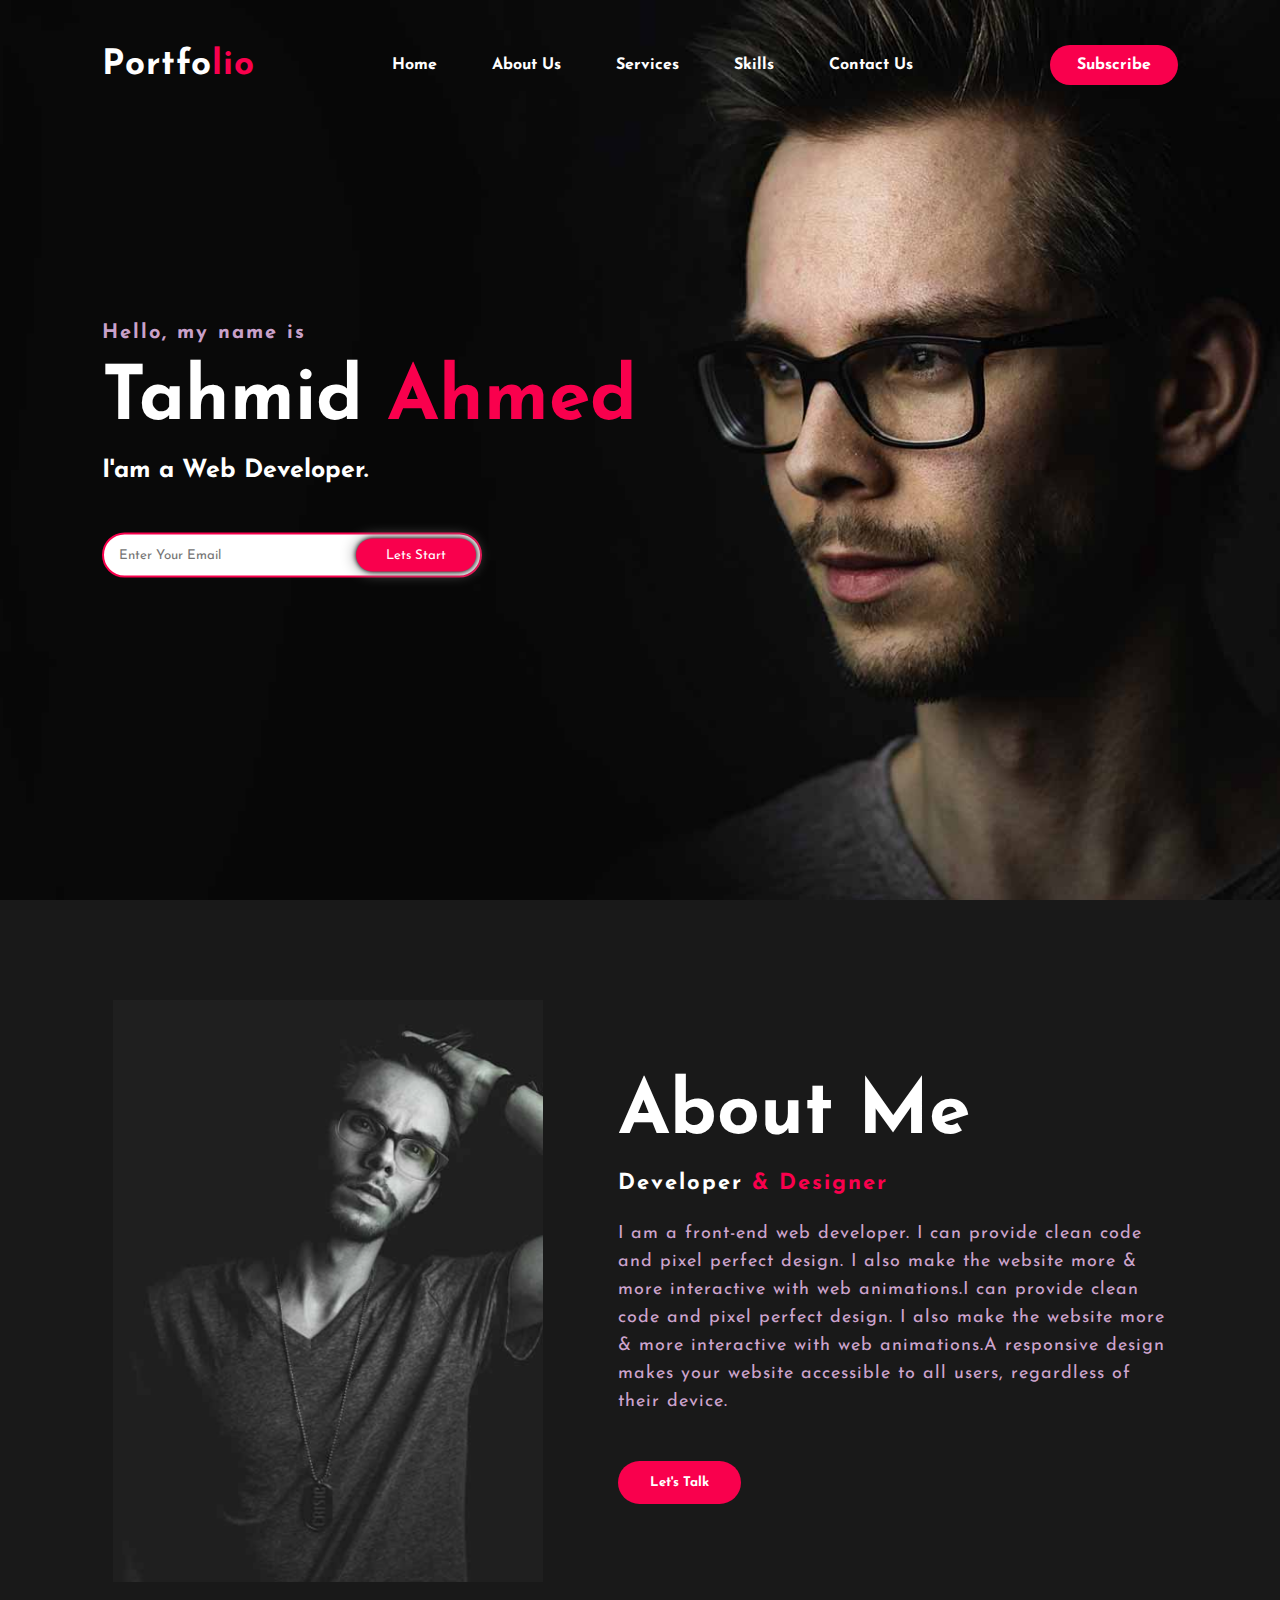
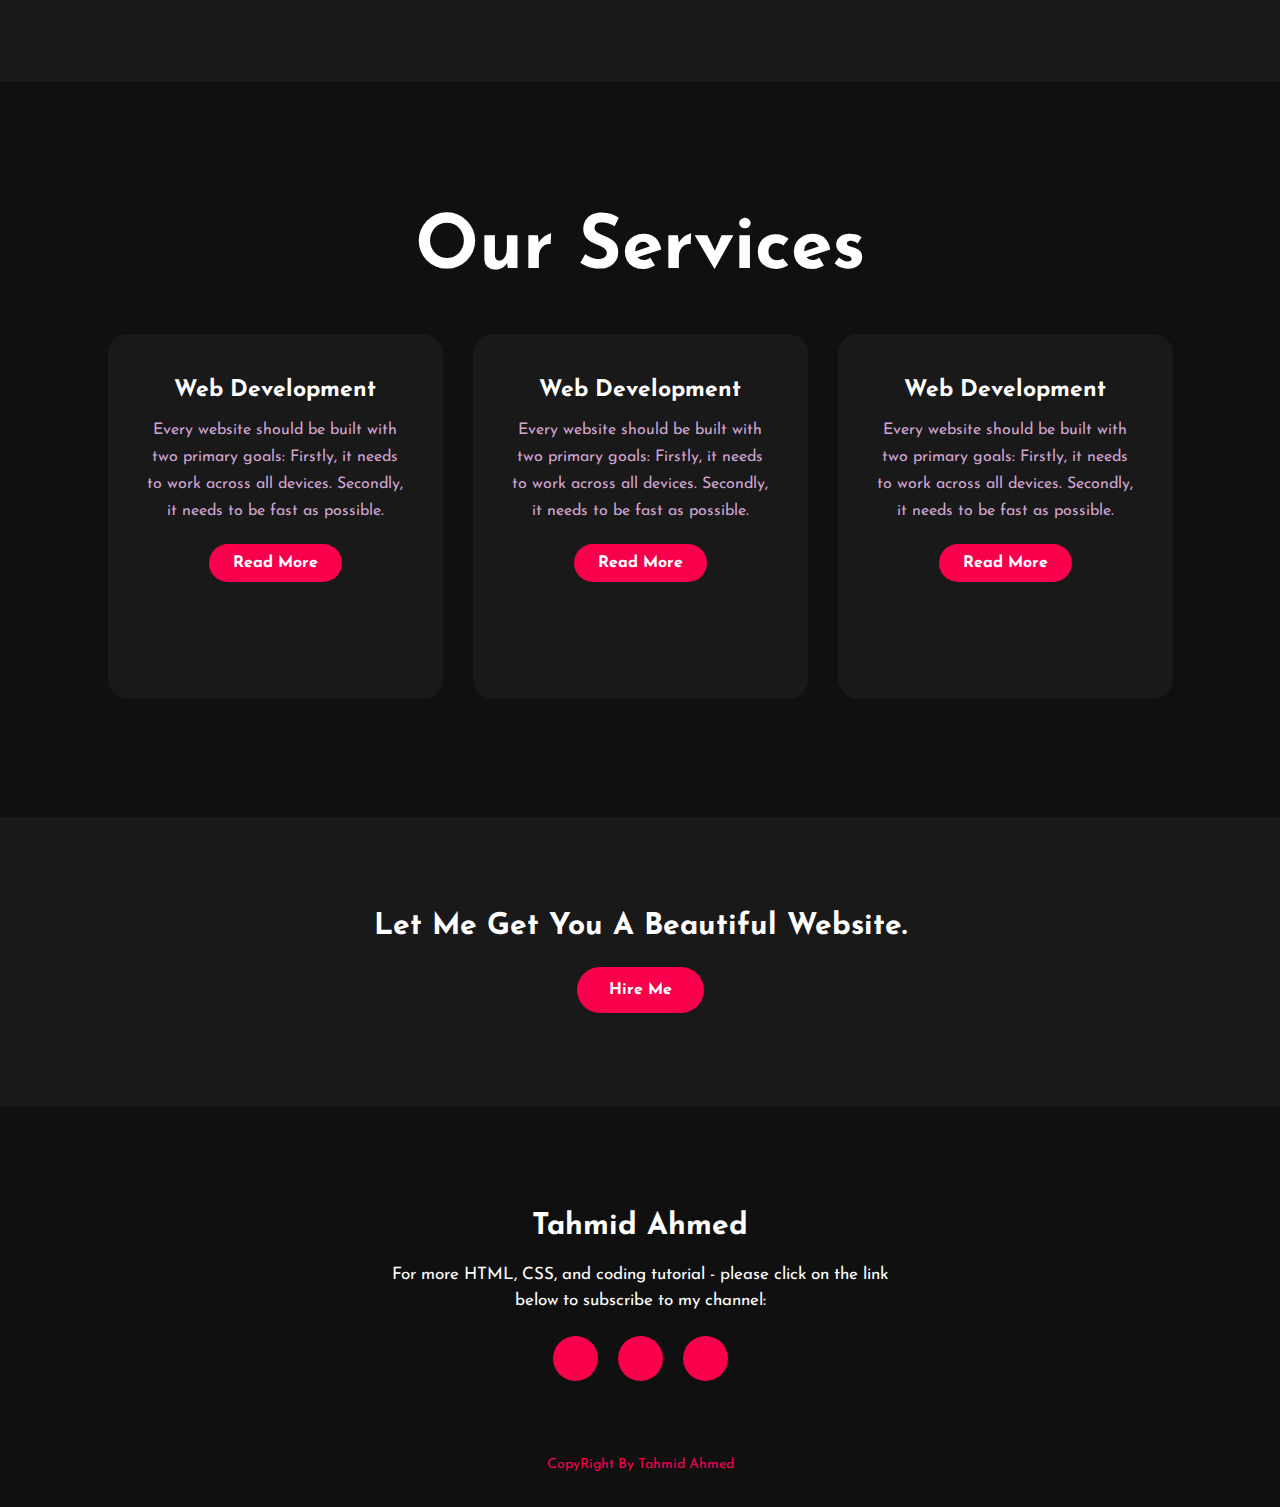
==== Portfolio/index.html @ 43a67aef "I've deleted the first index and added new index" ====
<!DOCTYPE html>
<html>
<head>
	<title>Portfolio website</title>
	<link rel="stylesheet" type="text/css" href="css/style.css">

	<link rel="preconnect" href="https://fonts.gstatic.com">
  <link href="https://fonts.googleapis.com/css2?family=Josefin+Sans:ital,wght@0,100;0,200;0,300;0,400;0,500;0,600;0,700;1,100;1,200;1,300;1,400;1,500;1,600;1,700&display=swap" rel="stylesheet">

  <link rel="stylesheet" href="https://cdnjs.cloudflare.com/ajax/libs/font-awesome/5.15.3/css/all.min.css" integrity="sha512-iBBXm8fW90+nuLcSKlbmrPcLa0OT92xO1BIsZ+ywDWZCvqsWgccV3gFoRBv0z+8dLJgyAHIhR35VZc2oM/gI1w==" crossorigin="anonymous" referrerpolicy="no-referrer" />

</head>
<body>
	<!----hero Section start---->

	<div class="hero">
		<nav>
			<h2 class="logo">Portfo<span>lio</span></h2>
			<ul>
				<li><a href="#">Home</a></li>
				<li><a href="#">About Us</a></li>
				<li><a href="#">Services</a></li>
				<li><a href="#">Skills</a></li>
				<li><a href="#">Contact Us</a></li>
			</ul>
			<a href="#" class="btn">Subscribe</a>
		</nav>

		<div class="content">
			<h4>Hello, my name is</h4>
			<h1>Tahmid <span>Ahmed</span></h1>
			<h3>I'am a Web Developer.</h3>
			<div class="newslatter">
				<form>
					<input type="email" name="email" id="mail" placeholder="Enter Your Email">
					<input type="submit" name="submit" value="Lets Start">
				</form>
			</div>
		</div>
	</div>

	<!----About section start---->
	<section class="about">
		<div class="main">
			<img src="img/main-img.png">
			<div class="about-text">
				<h2>About Me</h2>
				<h5>Developer <span>& Designer</span></h5>
				<p>I am a front-end web developer. I can provide clean code and pixel perfect design. I also make the website more & more interactive with web animations.I can provide clean code and pixel perfect design. I also make the website more & more interactive with web animations.A responsive design makes your website accessible to all users, regardless of their device.</p>
				<button type="button">Let's Talk</button>
			</div>
		</div>
	</section>

	<!-----service section start----------->
	<div class="service">
		<div class="title">
			<h2>Our Services</h2>
		</div>

		<div class="box">
			<div class="card">
				<i class="fas fa-bars"></i>
				<h5>Web Development</h5>
				<div class="pra">
					<p>Every website should be built with two primary goals: Firstly, it needs to work across all devices. Secondly, it needs to be fast as possible.</p>

					<p style="text-align: center;">
						<a class="button" href="#">Read More</a>
					</p>
				</div>
			</div>

			<div class="card">
				<i class="far fa-user"></i>
				<h5>Web Development</h5>
				<div class="pra">
					<p>Every website should be built with two primary goals: Firstly, it needs to work across all devices. Secondly, it needs to be fast as possible.</p>

					<p style="text-align: center;">
						<a class="button" href="#">Read More</a>
					</p>
				</div>
			</div>

			<div class="card">
				<i class="far fa-bell"></i>
				<h5>Web Development</h5>
				<div class="pra">
					<p>Every website should be built with two primary goals: Firstly, it needs to work across all devices. Secondly, it needs to be fast as possible.</p>

					<p style="text-align: center;">
						<a class="button" href="#">Read More</a>
					</p>
				</div>
			</div>
		</div>
	</div>

	<!------Contact Me------>
	<div class="contact-me">
		<p>Let Me Get You A Beautiful Website.</p>
		<a class="button-two" href="#">Hire Me</a>
	</div>

	<!------footer start--------->
	<footer>
		<p>Tahmid Ahmed</p>
		<p>For more HTML, CSS, and coding tutorial - please click on the link below to subscribe to my channel:</p>
		<div class="social">
			<a href="#"><i class="fab fa-facebook-f"></i></a>
			<a href="#"><i class="fab fa-instagram"></i></a>
			<a href="#"><i class="fab fa-dribbble"></i></a>
		</div>
		<p class="end">CopyRight By Tahmid Ahmed</p>
	</footer>
</body>
</html>
---- Portfolio/css/style.css ----
*{
	padding: 0;
	margin: 0;
	font-family: 'Josefin Sans', sans-serif;
	box-sizing: border-box;
}
.hero{
	height: 100vh;
	width: 100%;
	background-image: url(../img/background.jpg);
	background-size: cover;
	background-position: center;
}
nav{
	display: flex;
	align-items: center;
	justify-content: space-between;
	padding-top: 45px;
	padding-left: 8%;
	padding-right: 8%;
}
.logo{
	color: white;
	font-size: 35px;
	letter-spacing: 1px;
	cursor: pointer;
}
span{
	color: #f9004d;
}
nav ul li{
	list-style-type: none;
	display: inline-block;
	padding: 10px  25px;
}
nav ul li a{
	color: white;
	text-decoration: none;
	font-weight: bold;
	text-transform: capitalize;
}
nav ul li a:hover{
	color: #f9004d;
	transition: .4s;
}
.btn{
	background-color:#f9004d;
	color: white;
	text-decoration: none;
	border: 2px solid transparent;
	font-weight: bold;
	padding: 10px 25px;
	border-radius: 30px;
	transition: transform .4s; 
}
.btn:hover{
	transform: scale(1.2);
}
.content{
	position: absolute;
	top: 50%;
	left:8%;
	transform: translateY(-50%);
}
h1{
	color: white;
	margin: 20px 0px 20px;
	font-size: 75px;
}
h3{
	color: white;
	font-size: 25px;
	margin-bottom: 50px;
}
h4{
	color: #fcfc;
	letter-spacing: 2px;
	font-size: 20px;
}
.newslatter form{
	width: 380px;
	max-width: 100%;
	position: relative;
}
.newslatter form input:first-child{
	display: inline-block;
	width: 100%;
	padding: 14px 130px 14px 15px;
	border: 2px solid #f9004d;
	outline: none;
	border-radius: 30px;
}
.newslatter form input:last-child{
	position: absolute;
	display: inline-block;
	outline: none;
	border: none;
	padding: 10px 30px;
	border-radius: 30px;
	background-color:#f9004d;
	color: white;
	box-shadow: 0px 0px 5px #000, 0px 0px 15px #858585;
	top: 6px;
	right: 6px; 
}

.about{
	width: 100%;
	padding: 100px 0px;
	background-color: #191919;
}
.about img{
	height: auto;
	width: 430px;
}
.about-text{
	width: 550px;
}
.main{
	width: 1130px;
	max-width: 95%;
	margin: 0 auto;
	display: flex;
	align-items: center;
	justify-content: space-around;
}
.about-text h2{
	color: white;
	font-size: 75px;
	text-transform: capitalize;
	margin-bottom: 20px;
}
.about-text h5{
	color: white;
	letter-spacing: 2px;
	font-size: 22px;
	margin-bottom: 25px;
	text-transform: capitalize;
}
.about-text p{
	color: #fcfc;
	letter-spacing: 1px;
	line-height: 28px;
	font-size: 18px;
	margin-bottom: 45px;
}
button{
	background-color:#f9004d;
	color: white;
	text-decoration: none;
	border: 2px solid transparent;
	font-weight: bold;
	padding: 13px 30px;
	border-radius: 30px;
	transition: .4s; 
}
button:hover{
	background-color: transparent;
	border: 2px solid #f9004d;
	cursor: pointer;
}

.service{
	background: #101010;
	width: 100%;
	padding: 100px 0px;
}
.title h2{
	color: white;
	font-size: 75px;
	width: 1130px;
	margin: 30px auto;
	text-align: center;
}
.box{
	display: flex;
	justify-content: center;
	align-items: center;
	min-height: 400px;
}
.card{
	height: 365px;
	width: 335px;
	padding: 20px 35px;
	background: #191919;
	border-radius: 20px;
	margin: 15px;
	position: relative;
	overflow: hidden;
	text-align: center;
}
.card i{
	font-size: 50px;
	display: block;
	text-align: center;
	margin: 25px 0px;
	color: #f9004d;

}
h5{
	color: white;
	font-size: 23px;
	margin-bottom: 15px;
}
.pra p{
	color: #fcfc;
	font-size: 16px;
	line-height: 27px;
	margin-bottom: 25px;
}
.card .button{
	background-color:#f9004d;
	color: white;
	text-decoration: none;
	border: 2px solid transparent;
	font-weight: bold;
	padding: 9px 22px;
	border-radius: 30px;
	transition: .4s; 
}
.card .button:hover{
	background-color: transparent;
	border: 2px solid #f9004d;
	cursor: pointer;
}
.contact-me{
	width: 100%;
	height: 290px;
	background: #191919;
	display: flex;
	align-items: center;
	flex-direction: column;
	justify-content: center;
}
.contact-me p{
	color: white;
	font-size: 30px;
	font-weight: bold;
	margin-bottom: 25px;
}
.contact-me .button-two{
	background-color:#f9004d;
	color: white;
	text-decoration: none;
	border: 2px solid transparent;
	font-weight: bold;
	padding: 13px 30px;
	border-radius: 30px;
	transition: .4s; 
}
.contact-me .button-two:hover{
	background-color: transparent;
	border: 2px solid #f9004d;
	cursor: pointer;
}
footer{
	position: relative;
	width: 100%;
	height: 400px;
	background: #101010;
	display: flex;
	flex-direction: column;
	align-items: center;
	justify-content: center;
}
footer p:nth-child(1){
	font-size: 30px;
	color: white;
	margin-bottom: 20px;
	font-weight: bold;
}
footer p:nth-child(2){
	color: white;
	font-size: 17px;
	width: 500px;
	text-align: center;
	line-height: 26px;
}
.social{
	display: flex;
}
.social a{
	width: 45px;
	height: 45px;
	display: flex;
	align-items: center;
	justify-content: center;
	background:  #f9004d;
	border-radius: 50%;
	margin: 22px 10px;
	color: white;
	text-decoration: none;
	font-size: 20px;
}
.social a:hover{
	transform: scale(1.3);
	transition: .3s;
}
.end{
	position: absolute;
	color:#f9004d;
	bottom: 35px;
	font-size: 14px; 
}
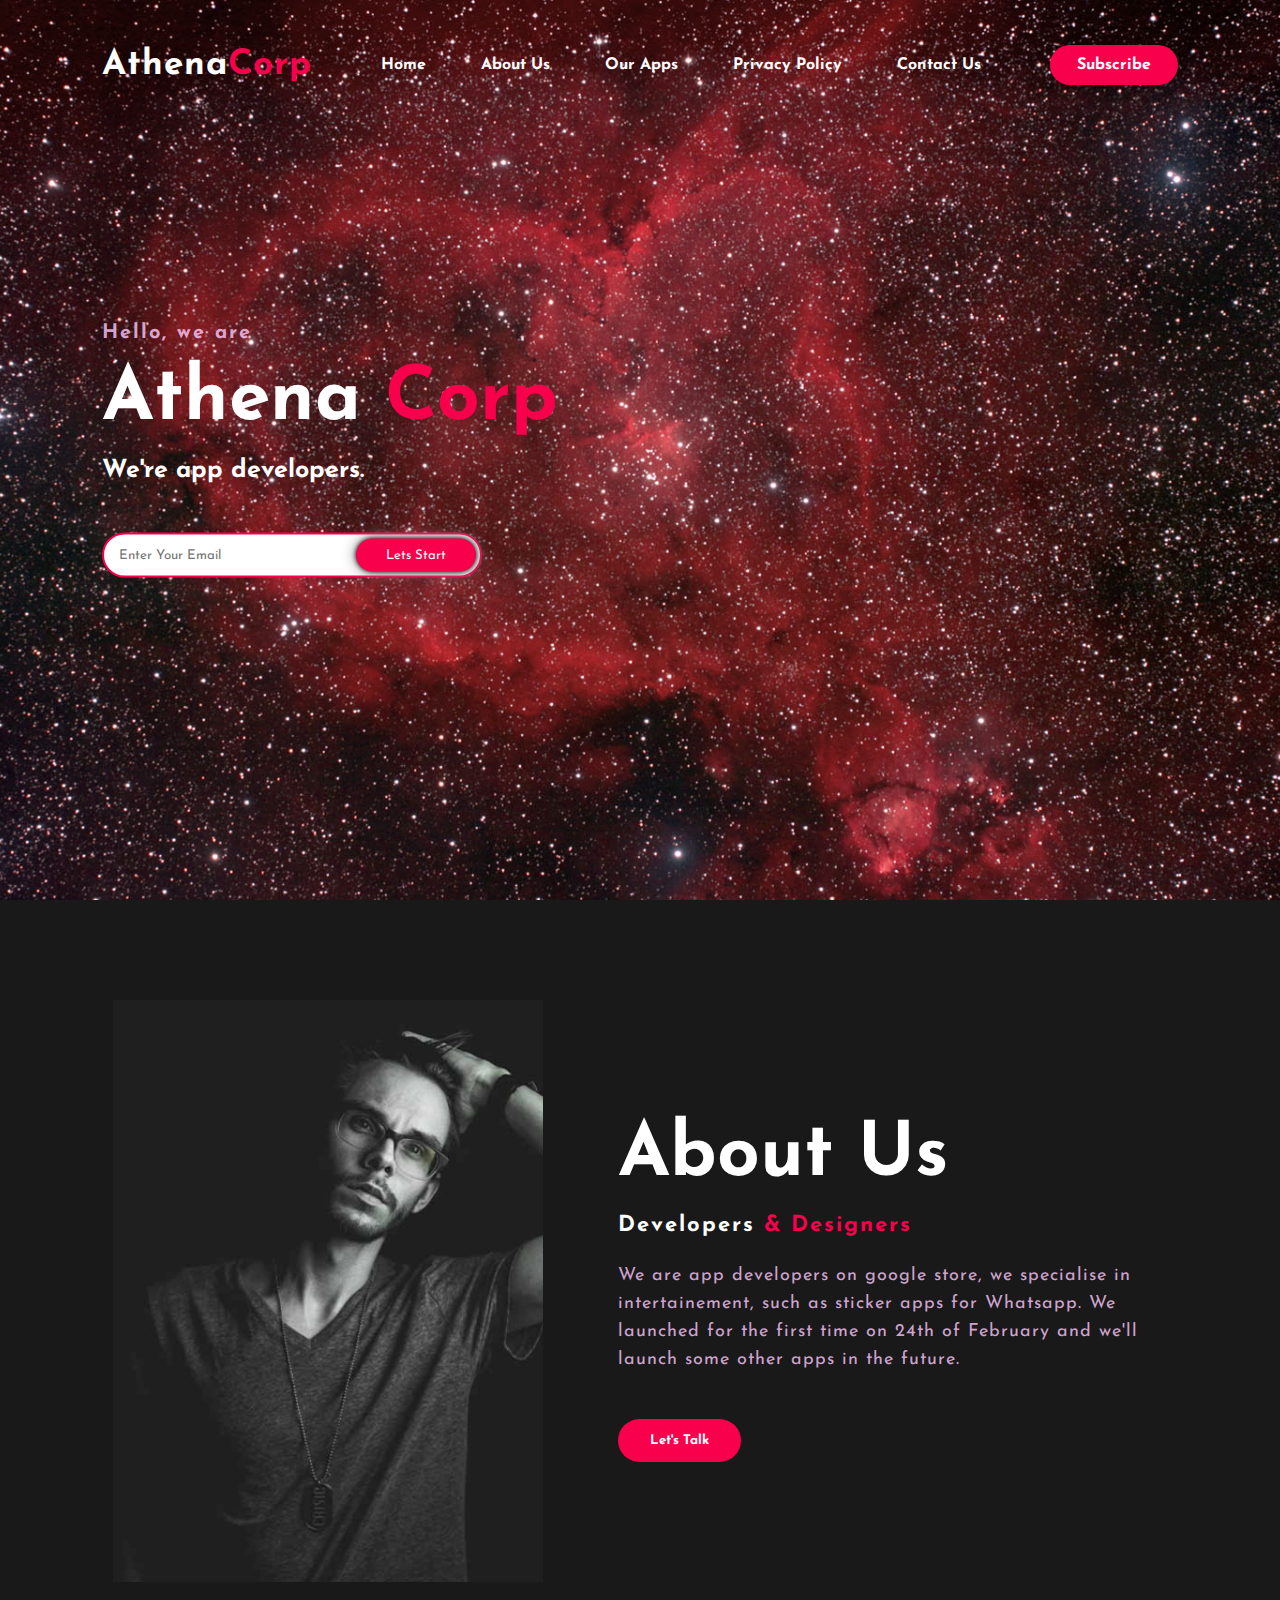
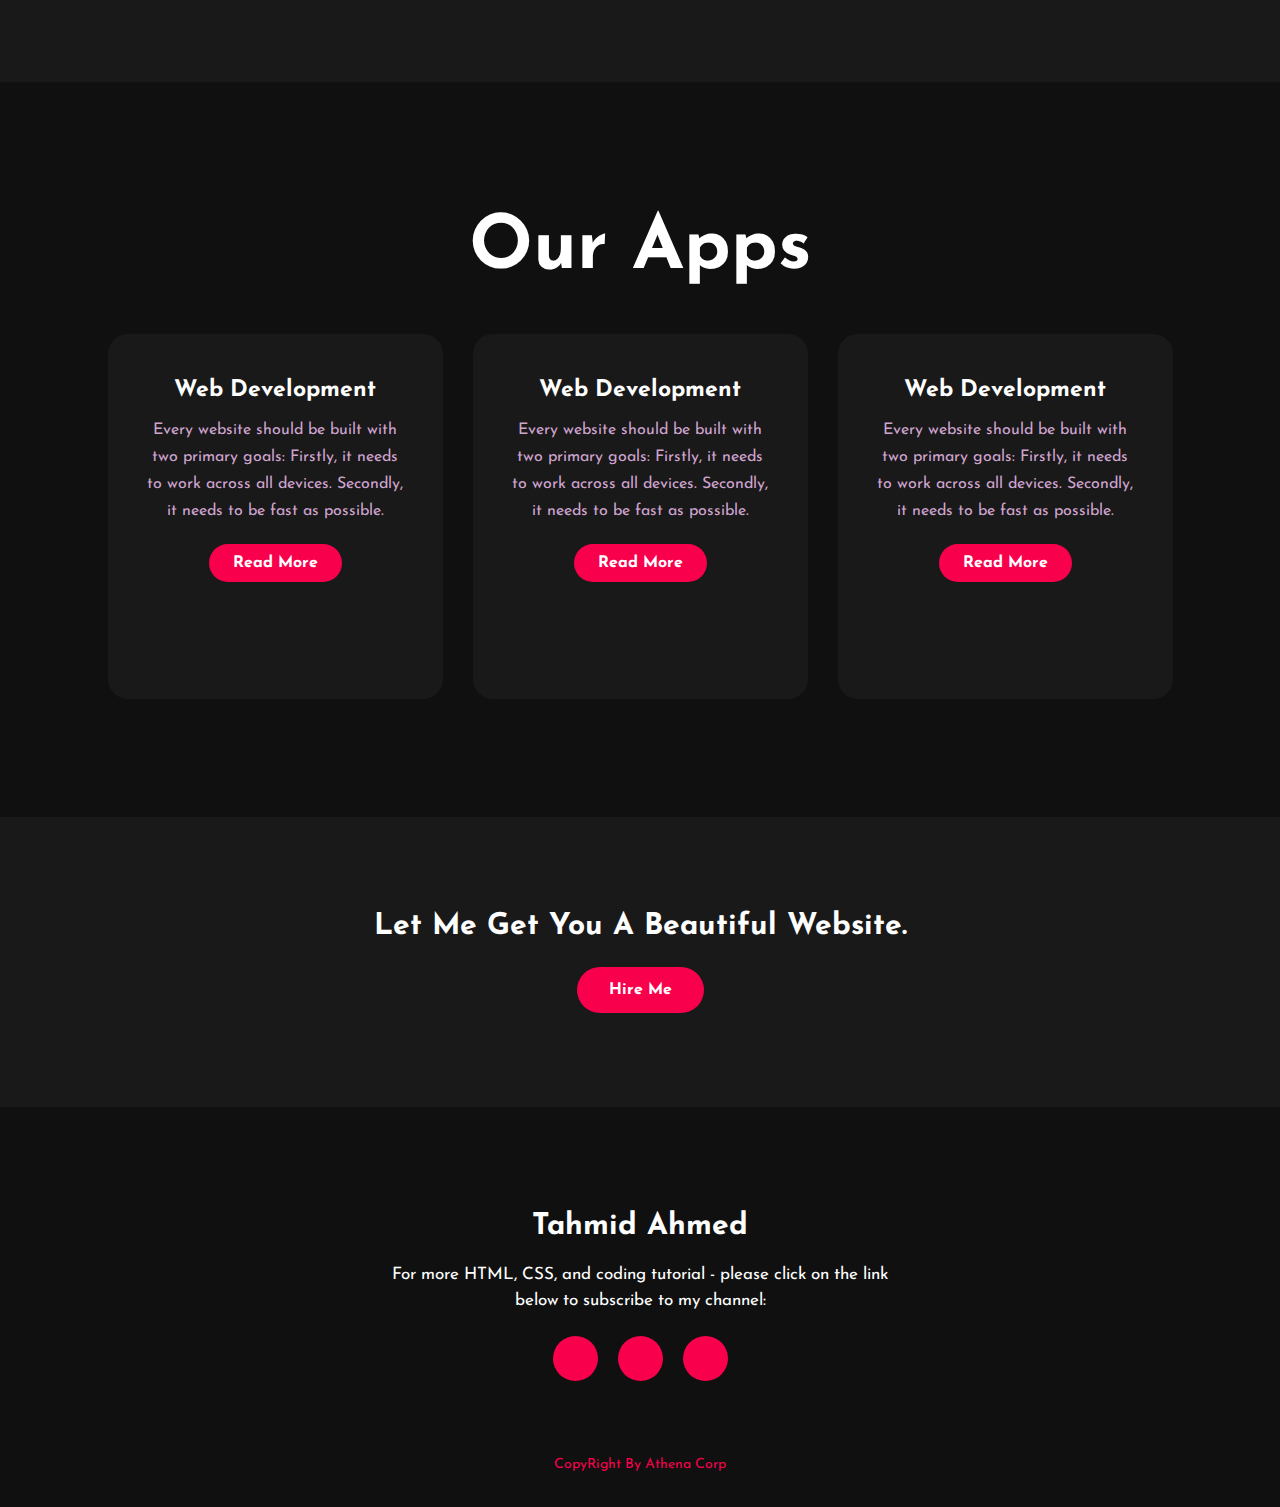
==== commit 86db9838: "New Pages Added" ====
--- a/Portfolio/index.html
+++ b/Portfolio/index.html
@@ -15,21 +15,21 @@
 
 	<div class="hero">
 		<nav>
-			<h2 class="logo">Portfo<span>lio</span></h2>
+			<h2 class="logo">Athena<span>Corp</span></h2>
 			<ul>
-				<li><a href="#">Home</a></li>
-				<li><a href="#">About Us</a></li>
-				<li><a href="#">Services</a></li>
-				<li><a href="#">Skills</a></li>
+				<li><a href="index.html">Home</a></li>
+				<li><a href="about_us.html">About Us</a></li>
+				<li><a href="our_apps.html">Our Apps</a></li>
+				<li><a href="privacy_policy.html">Privacy Policy</a></li>
 				<li><a href="#">Contact Us</a></li>
 			</ul>
 			<a href="#" class="btn">Subscribe</a>
 		</nav>
 
 		<div class="content">
-			<h4>Hello, my name is</h4>
-			<h1>Tahmid <span>Ahmed</span></h1>
-			<h3>I'am a Web Developer.</h3>
+			<h4>Hello, we are</h4>
+			<h1>Athena <span>Corp</span></h1>
+			<h3>We're app developers.</h3>
 			<div class="newslatter">
 				<form>
 					<input type="email" name="email" id="mail" placeholder="Enter Your Email">
@@ -44,9 +44,10 @@
 		<div class="main">
 			<img src="img/main-img.png">
 			<div class="about-text">
-				<h2>About Me</h2>
-				<h5>Developer <span>& Designer</span></h5>
-				<p>I am a front-end web developer. I can provide clean code and pixel perfect design. I also make the website more & more interactive with web animations.I can provide clean code and pixel perfect design. I also make the website more & more interactive with web animations.A responsive design makes your website accessible to all users, regardless of their device.</p>
+				<h2>About Us</h2>
+				<h5>Developers <span>& Designers</span></h5>
+				<p>We are app developers on google store, we specialise in intertainement, such as sticker apps for Whatsapp. We
+					launched for the first time on 24th of February and we'll launch some other apps in the future.</p>
 				<button type="button">Let's Talk</button>
 			</div>
 		</div>
@@ -55,7 +56,7 @@
 	<!-----service section start----------->
 	<div class="service">
 		<div class="title">
-			<h2>Our Services</h2>
+			<h2>Our Apps</h2>
 		</div>
 
 		<div class="box">
@@ -112,7 +113,7 @@
 			<a href="#"><i class="fab fa-instagram"></i></a>
 			<a href="#"><i class="fab fa-dribbble"></i></a>
 		</div>
-		<p class="end">CopyRight By Tahmid Ahmed</p>
+		<p class="end">CopyRight By Athena Corp</p>
 	</footer>
 </body>
 </html>